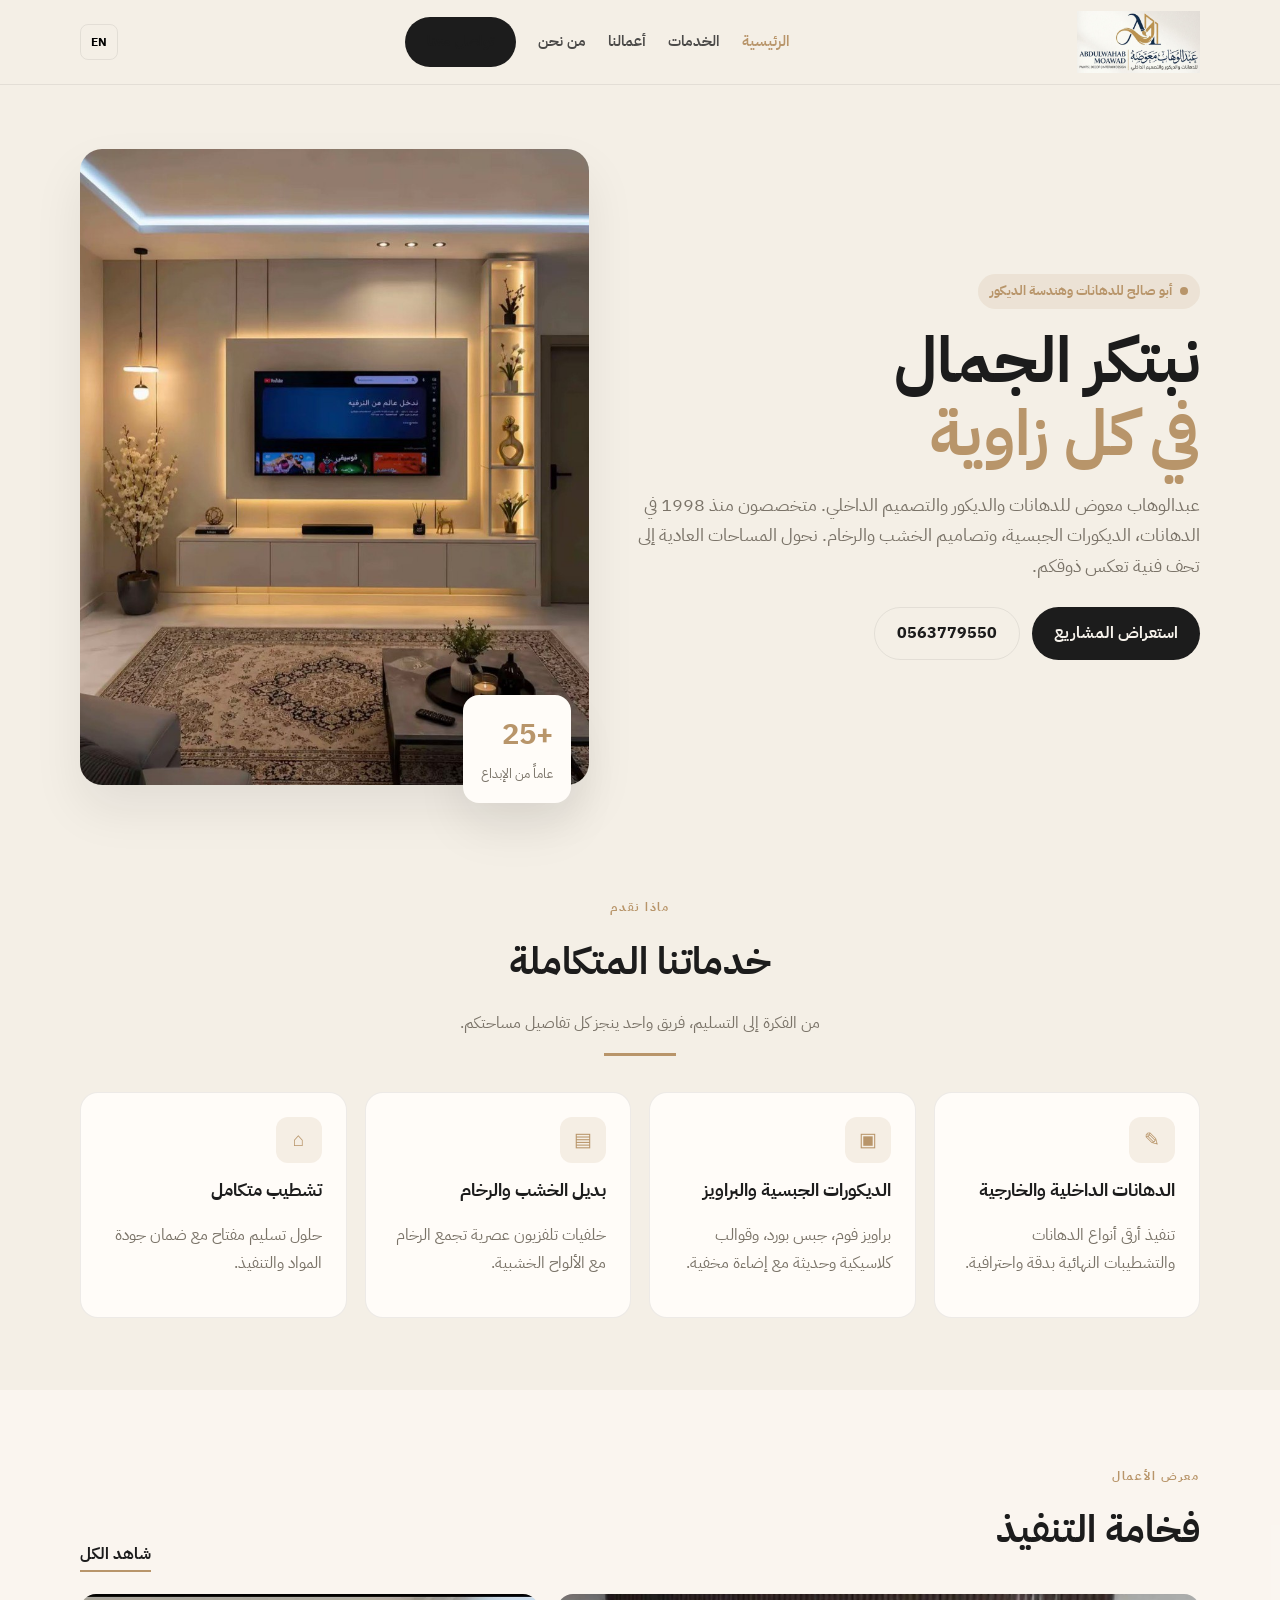
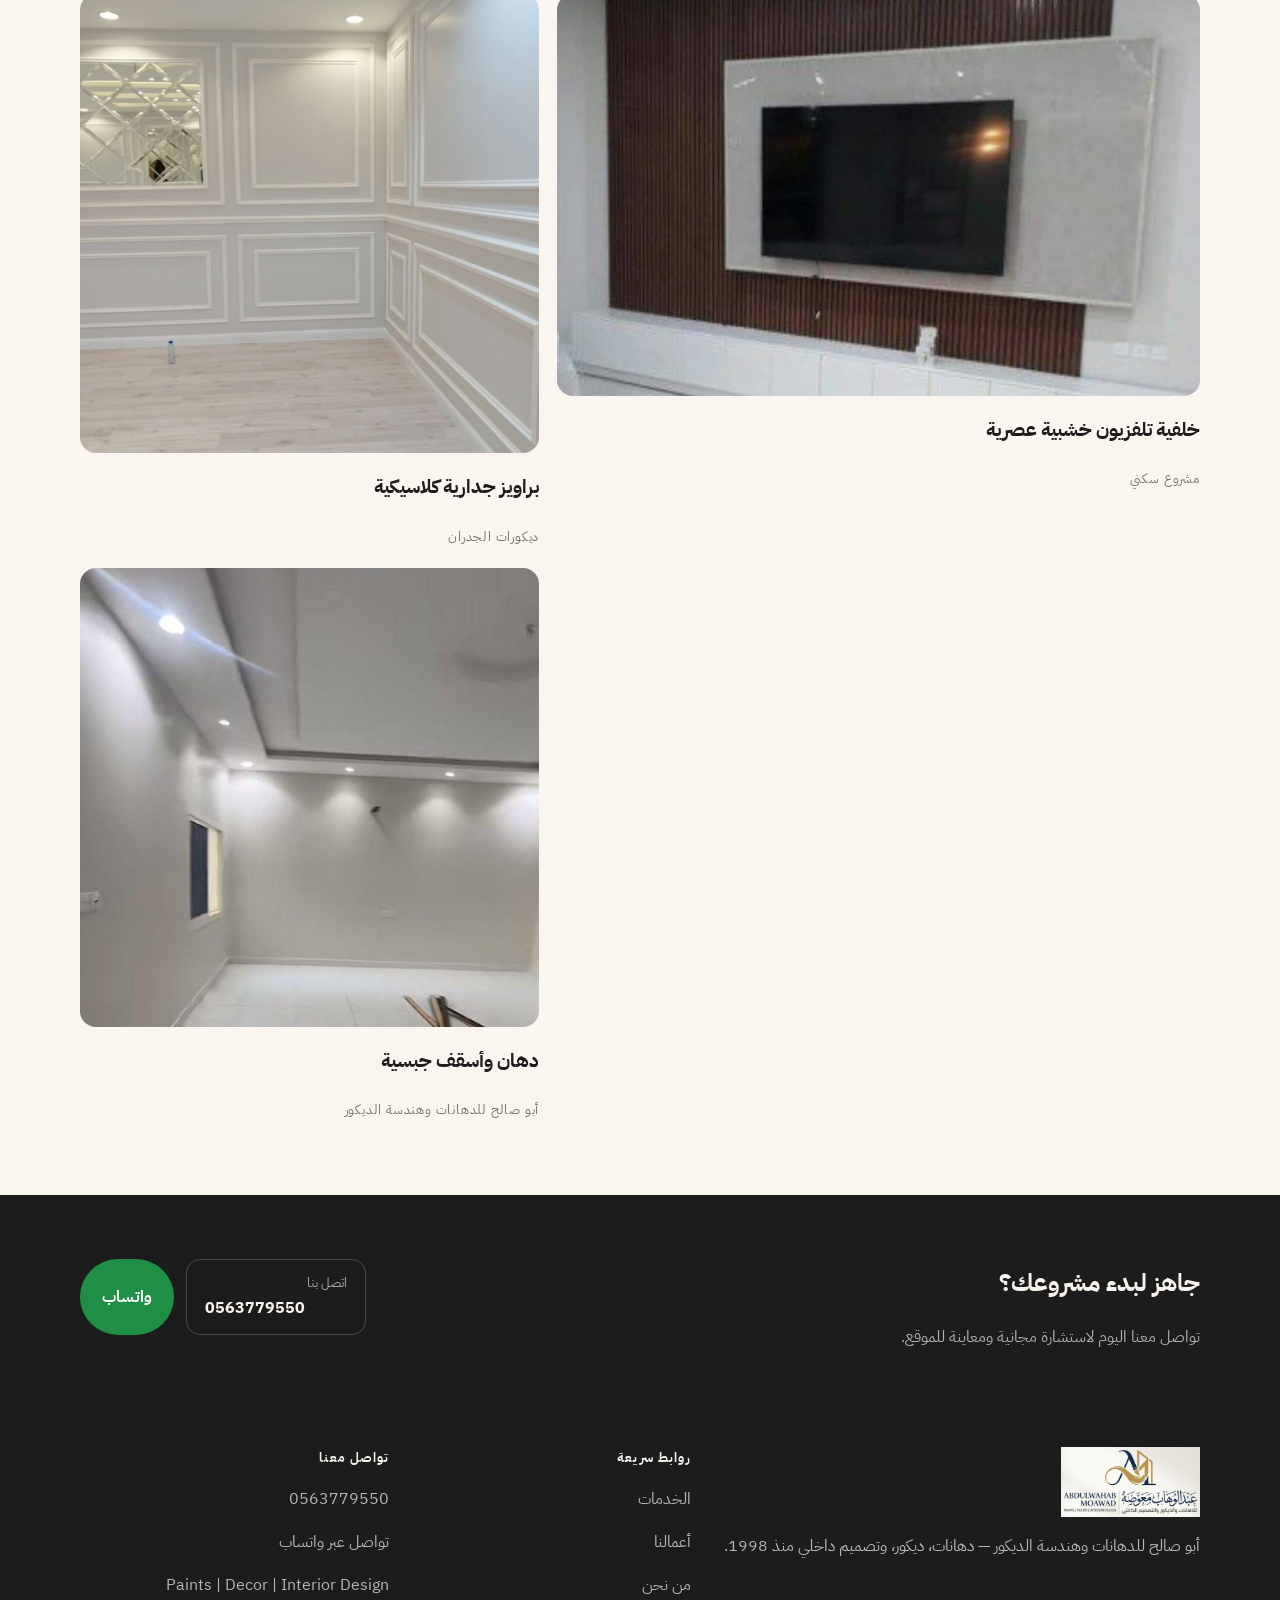
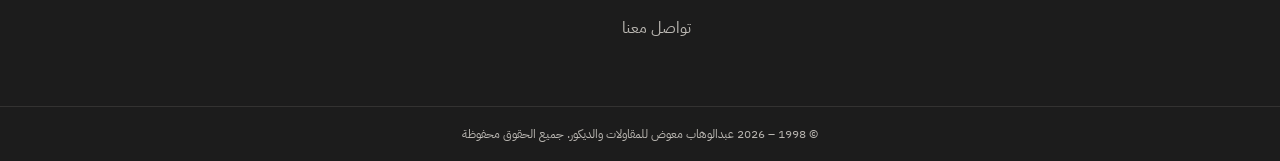
==== index.html @ b15c0090 "Publish the Abdulwahab Moawad site without Lovable branding. Co-authored-by: Cursor <cursoragent@cur" ====
<!DOCTYPE html>
<html lang="ar" dir="rtl">
<head>
  <meta charset="utf-8">
  <meta name="viewport" content="width=device-width, initial-scale=1">
  <title>عبدالوهاب معوض — دهانات وديكور وتصميم داخلي | Abdulwahab Moawad</title>
  <meta name="description" content="أبو صالح للدهانات وهندسة الديكور. دهانات وديكورات جبسية وتصاميم خشب ورخام وتشطيبات متكاملة في المملكة العربية السعودية منذ 1998.">
  <meta property="og:title" content="عبدالوهاب معوض — دهانات وديكور وتصميم داخلي">
  <meta property="og:description" content="Paints | Decor | Interior Design. خبرة منذ 1998.">
  <meta property="og:image" content="images/og.jpg">
  <link rel="icon" href="images/favicon.png">
  <link rel="preconnect" href="https://fonts.googleapis.com">
  <link rel="preconnect" href="https://fonts.gstatic.com" crossorigin>
  <link href="https://fonts.googleapis.com/css2?family=IBM+Plex+Sans+Arabic:wght@400;500;600;700&display=swap" rel="stylesheet">
  <link rel="stylesheet" href="css/site.css">
</head>
<body>
  <header class="nav">
    <div class="wrap nav-inner">
      <a class="brand" href="index.html">
        <img src="images/logo-lockup.png" alt="عبدالوهاب معوض — Paints, Decor, Interior Design">
      </a>
      <nav class="nav-links" data-links>
        <a class="active" href="index.html"><span class="ar">الرئيسية</span><span class="en">Home</span></a>
        <a href="services.html"><span class="ar">الخدمات</span><span class="en">Services</span></a>
        <a href="portfolio.html"><span class="ar">أعمالنا</span><span class="en">Portfolio</span></a>
        <a href="about.html"><span class="ar">من نحن</span><span class="en">About</span></a>
        <a class="btn btn-dark" href="contact.html"><span class="ar">تواصل معنا</span><span class="en">Contact</span></a>
      </nav>
      <div class="nav-actions">
        <button class="lang" type="button" data-lang>EN</button>
        <button class="menu-btn" type="button" data-menu aria-label="Menu">☰</button>
      </div>
    </div>
  </header>

  <main>
    <section class="hero">
      <div class="wrap hero-grid">
        <div>
          <div class="badge"><span class="dot"></span><span class="ar">أبو صالح للدهانات وهندسة الديكور</span><span class="en">Abu Saleh Paints &amp; Decor Engineering</span></div>
          <h1><span class="ar">نبتكر الجمال<br><em>في كل زاوية</em></span><span class="en">We shape beauty<br><em>into every corner</em></span></h1>
          <p class="lead"><span class="ar">عبدالوهاب معوض للدهانات والديكور والتصميم الداخلي. متخصصون منذ 1998 في الدهانات، الديكورات الجبسية، وتصاميم الخشب والرخام. نحول المساحات العادية إلى تحف فنية تعكس ذوقكم.</span><span class="en">Abdulwahab Moawad — Paints, Decor, and Interior Design since 1998. We finish ordinary rooms into crafted spaces: paint, gypsum, wood, and marble.</span></p>
          <div class="cta-row">
            <a class="btn btn-dark" href="portfolio.html"><span class="ar">استعراض المشاريع</span><span class="en">View projects</span></a>
            <a class="btn btn-line" href="tel:+966563779550" dir="ltr">0563779550</a>
          </div>
        </div>
        <div class="hero-visual">
          <img src="images/living-room.jpg" alt="مجلس عصري من تنفيذ عبدالوهاب معوض">
          <div class="stat"><b>+25</b><span class="ar">عاماً من الإبداع</span><span class="en">years of craft</span></div>
        </div>
      </div>
    </section>

    <section class="section">
      <div class="wrap">
        <div class="center">
          <span class="eyebrow"><span class="ar">ماذا نقدم</span><span class="en">What we do</span></span>
          <h2><span class="ar">خدماتنا المتكاملة</span><span class="en">A complete finish</span></h2>
          <p class="muted"><span class="ar">من الفكرة إلى التسليم، فريق واحد ينجز كل تفاصيل مساحتكم.</span><span class="en">One team, from the first idea through handover.</span></p>
          <div class="gold-rule"></div>
        </div>
        <div class="cards">
          <a class="card" href="services.html"><div class="icon">✎</div><h3><span class="ar">الدهانات الداخلية والخارجية</span><span class="en">Interior &amp; exterior paint</span></h3><p><span class="ar">تنفيذ أرقى أنواع الدهانات والتشطيبات النهائية بدقة واحترافية.</span><span class="en">Fine interior and exterior coatings, prepared and finished with care.</span></p></a>
          <a class="card" href="services.html"><div class="icon">▣</div><h3><span class="ar">الديكورات الجبسية والبراويز</span><span class="en">Gypsum &amp; wall frames</span></h3><p><span class="ar">براويز فوم، جبس بورد، وقوالب كلاسيكية وحديثة مع إضاءة مخفية.</span><span class="en">Foam frames, gypsum board, and classic or modern moulding with concealed light.</span></p></a>
          <a class="card" href="services.html"><div class="icon">▤</div><h3><span class="ar">بديل الخشب والرخام</span><span class="en">Wood &amp; marble looks</span></h3><p><span class="ar">خلفيات تلفزيون عصرية تجمع الرخام مع الألواح الخشبية.</span><span class="en">Television walls that combine marble panels with timber slats.</span></p></a>
          <a class="card" href="services.html"><div class="icon">⌂</div><h3><span class="ar">تشطيب متكامل</span><span class="en">Turnkey finishing</span></h3><p><span class="ar">حلول تسليم مفتاح مع ضمان جودة المواد والتنفيذ.</span><span class="en">Full interior handover with a guarantee on materials and workmanship.</span></p></a>
        </div>
      </div>
    </section>

    <section class="section sand">
      <div class="wrap">
        <div class="head-row">
          <div>
            <span class="eyebrow"><span class="ar">معرض الأعمال</span><span class="en">Selected work</span></span>
            <h2><span class="ar">فخامة التنفيذ</span><span class="en">Finished with care</span></h2>
          </div>
          <a class="link-gold" href="portfolio.html"><span class="ar">شاهد الكل</span><span class="en">See all</span></a>
        </div>
        <div class="gallery">
          <div>
            <div class="shot wide"><img src="images/tv-wood.jpg" alt="خلفية تلفزيون خشبية"></div>
            <div class="cap"><h3><span class="ar">خلفية تلفزيون خشبية عصرية</span><span class="en">Contemporary timber TV wall</span></h3><small><span class="ar">مشروع سكني</span><span class="en">Residential</span></small></div>
          </div>
          <div class="stack">
            <div>
              <div class="shot sq"><img src="images/molding.jpg" alt="براويز جدارية"></div>
              <div class="cap"><h3><span class="ar">براويز جدارية كلاسيكية</span><span class="en">Classic wall frames</span></h3><small><span class="ar">ديكورات الجدران</span><span class="en">Wall decor</span></small></div>
            </div>
            <div>
              <div class="shot sq"><img src="images/paint-room.jpg" alt="تشطيب دهان وأسقف"></div>
              <div class="cap"><h3><span class="ar">دهان وأسقف جبسية</span><span class="en">Paint and gypsum ceilings</span></h3><small><span class="ar">أبو صالح للدهانات وهندسة الديكور</span><span class="en">Abu Saleh paints &amp; decor</span></small></div>
            </div>
          </div>
        </div>
      </div>
    </section>

    <section class="band">
      <div class="wrap band-inner">
        <div>
          <h2><span class="ar">جاهز لبدء مشروعك؟</span><span class="en">Ready to start?</span></h2>
          <p><span class="ar">تواصل معنا اليوم لاستشارة مجانية ومعاينة للموقع.</span><span class="en">Call today for a free consultation and a site visit.</span></p>
        </div>
        <div class="band-actions">
          <a class="ghost" href="tel:+966563779550"><small><span class="ar">اتصل بنا</span><span class="en">Call</span></small><strong dir="ltr">0563779550</strong></a>
          <a class="btn btn-wa" href="https://wa.me/966563779550"><span class="ar">واتساب</span><span class="en">WhatsApp</span></a>
        </div>
      </div>
    </section>
  </main>

  <footer>
    <div class="wrap foot">
      <div>
        <img class="foot-brand" src="images/logo-lockup.png" alt="">
        <p><span class="ar">أبو صالح للدهانات وهندسة الديكور — دهانات، ديكور، وتصميم داخلي منذ 1998.</span><span class="en">Abu Saleh Paints &amp; Decor Engineering — paints, decor, and interior design since 1998.</span></p>
      </div>
      <div>
        <h4><span class="ar">روابط سريعة</span><span class="en">Links</span></h4>
        <p><a href="services.html"><span class="ar">الخدمات</span><span class="en">Services</span></a></p>
        <p><a href="portfolio.html"><span class="ar">أعمالنا</span><span class="en">Portfolio</span></a></p>
        <p><a href="about.html"><span class="ar">من نحن</span><span class="en">About</span></a></p>
        <p><a href="contact.html"><span class="ar">تواصل معنا</span><span class="en">Contact</span></a></p>
      </div>
      <div>
        <h4><span class="ar">تواصل معنا</span><span class="en">Contact</span></h4>
        <p><a href="tel:+966563779550" dir="ltr">0563779550</a></p>
        <p><a href="https://wa.me/966563779550"><span class="ar">تواصل عبر واتساب</span><span class="en">WhatsApp</span></a></p>
        <p>Paints | Decor | Interior Design</p>
      </div>
    </div>
    <div class="legal">© 1998 – 2026 <span class="ar">عبدالوهاب معوض للمقاولات والديكور. جميع الحقوق محفوظة</span><span class="en">Abdulwahab Moawad. All rights reserved.</span></div>
  </footer>
  <script src="js/site.js"></script>
</body>
</html>
---- css/site.css ----
:root {
  --bg: #f4efe6;
  --card: #fffcf8;
  --ink: #1c1c1c;
  --muted: #7a7368;
  --gold: #b8956a;
  --gold-soft: rgba(184, 149, 106, 0.14);
  --line: rgba(28, 28, 28, 0.08);
  --whatsapp: #1f8f45;
  --shadow: 0 24px 50px rgba(28, 28, 28, 0.08);
  --radius: 18px;
  --max: 1120px;
  --font: "IBM Plex Sans Arabic", "Segoe UI", sans-serif;
}

* { box-sizing: border-box; }
html { scroll-behavior: smooth; }
body {
  margin: 0;
  font-family: var(--font);
  background: var(--bg);
  color: var(--ink);
  line-height: 1.7;
}
img { max-width: 100%; display: block; }
a { color: inherit; text-decoration: none; }
button, input, textarea { font: inherit; }

html[lang="ar"] .en { display: none; }
html[lang="en"] .ar { display: none; }
html[lang="en"] body { font-family: "IBM Plex Sans Arabic", "Segoe UI", sans-serif; }

.wrap { width: min(var(--max), calc(100% - 40px)); margin-inline: auto; }
.eyebrow {
  color: var(--gold);
  font-size: 0.78rem;
  font-weight: 700;
  letter-spacing: 0.14em;
  text-transform: uppercase;
}

.nav {
  position: sticky;
  top: 0;
  z-index: 20;
  background: rgba(244, 239, 230, 0.9);
  backdrop-filter: blur(14px);
  border-bottom: 1px solid var(--line);
}
.nav-inner {
  height: 84px;
  display: flex;
  align-items: center;
  justify-content: space-between;
  gap: 16px;
}
.brand { display: flex; align-items: center; gap: 12px; min-width: 0; }
.brand img { height: 62px; width: auto; }
.brand-text { display: flex; flex-direction: column; line-height: 1.2; }
.brand-text strong { font-size: 1.02rem; }
.brand-text span { color: var(--gold); font-size: 0.68rem; letter-spacing: 0.08em; font-weight: 600; }
.nav-links { display: flex; align-items: center; gap: 22px; }
.nav-links a { font-size: 0.95rem; font-weight: 600; color: rgba(28, 28, 28, 0.78); }
.nav-links a.active, .nav-links a:hover { color: var(--gold); }
.nav-actions { display: flex; align-items: center; gap: 10px; }
.lang, .menu-btn {
  border: 1px solid var(--line);
  background: transparent;
  border-radius: 8px;
  padding: 6px 10px;
  cursor: pointer;
  font-weight: 700;
  font-size: 0.78rem;
}
.menu-btn { display: none; }
.btn {
  display: inline-flex;
  align-items: center;
  justify-content: center;
  gap: 8px;
  border-radius: 999px;
  padding: 12px 22px;
  font-weight: 700;
  border: 0;
  cursor: pointer;
}
.btn-dark { background: var(--ink); color: #f7f3ec; }
.btn-dark:hover { background: var(--gold); color: var(--ink); }
.btn-line { background: transparent; border: 1.5px solid var(--line); color: var(--ink); }
.btn-line:hover { background: var(--ink); color: #f7f3ec; }
.btn-wa { background: var(--whatsapp); color: white; }

.hero { padding: 64px 0 36px; }
.hero-grid, .split { display: grid; grid-template-columns: 1.05fr 0.95fr; gap: 48px; align-items: center; }
.badge {
  display: inline-flex;
  align-items: center;
  gap: 8px;
  background: var(--gold-soft);
  color: var(--gold);
  border-radius: 999px;
  padding: 6px 12px;
  font-size: 0.82rem;
  font-weight: 700;
}
.dot { width: 8px; height: 8px; border-radius: 50%; background: var(--gold); }
h1 { font-size: clamp(2.4rem, 5vw, 4.4rem); line-height: 1.15; margin: 16px 0; }
h1 em { font-style: normal; color: var(--gold); }
.lead { font-size: 1.12rem; color: var(--muted); max-width: 38rem; }
.cta-row { display: flex; flex-wrap: wrap; gap: 12px; margin-top: 26px; }
.hero-visual { position: relative; }
.hero-visual img, .frame img {
  width: 100%;
  height: 100%;
  object-fit: cover;
  border-radius: 22px;
}
.hero-visual img { aspect-ratio: 4/5; box-shadow: var(--shadow); }
.stat {
  position: absolute;
  inset-inline-start: 18px;
  bottom: -18px;
  background: var(--card);
  border-radius: 16px;
  padding: 16px 18px;
  box-shadow: var(--shadow);
}
.stat b { display: block; color: var(--gold); font-size: 1.8rem; }
.stat span { color: var(--muted); font-size: 0.82rem; }

.section { padding: 72px 0; }
.section h2 { font-size: clamp(1.8rem, 3vw, 2.6rem); margin: 8px 0 10px; }
.center { text-align: center; }
.center p { margin-inline: auto; }
.gold-rule { width: 72px; height: 3px; background: var(--gold); margin: 16px auto 0; }
.cards { display: grid; grid-template-columns: repeat(4, 1fr); gap: 18px; margin-top: 36px; }
.card, .value {
  background: var(--card);
  border: 1px solid var(--line);
  border-radius: var(--radius);
  padding: 24px;
}
.card:hover { border-color: rgba(184, 149, 106, 0.55); }
.card h3, .value h3 { margin: 12px 0 8px; font-size: 1.15rem; }
.card p, .value p, .muted { color: var(--muted); }
.icon {
  width: 46px; height: 46px; border-radius: 12px;
  display: grid; place-items: center;
  background: var(--gold-soft); color: var(--gold); font-size: 1.2rem;
}

.sand { background: rgba(255, 252, 248, 0.55); }
.head-row { display: flex; justify-content: space-between; align-items: flex-end; gap: 16px; margin-bottom: 22px; }
.link-gold { font-weight: 800; border-bottom: 2px solid var(--gold); padding-bottom: 2px; }
.gallery { display: grid; grid-template-columns: 1.4fr 1fr; gap: 18px; }
.stack { display: grid; gap: 18px; }
.shot { overflow: hidden; border-radius: 16px; background: #ddd; }
.shot img { width: 100%; height: 100%; object-fit: cover; transition: transform 0.6s ease; }
.shot:hover img { transform: scale(1.03); }
.wide img { aspect-ratio: 16/10; }
.sq img { aspect-ratio: 1; }
.cap { margin-top: 10px; }
.cap small { color: var(--muted); letter-spacing: 0.06em; }

.band {
  background: var(--ink);
  color: #f7f3ec;
  padding: 48px 0;
}
.band-inner { display: flex; justify-content: space-between; align-items: center; gap: 24px; }
.band p { color: rgba(247, 243, 236, 0.68); margin: 6px 0 0; }
.band-actions { display: flex; gap: 12px; flex-wrap: wrap; }
.ghost {
  border: 1px solid rgba(247, 243, 236, 0.22);
  color: #f7f3ec;
  border-radius: 14px;
  padding: 12px 18px;
  display: flex;
  flex-direction: column;
  min-width: 180px;
}
.ghost small { opacity: 0.65; }
.page-hero { padding: 48px 0 10px; }
.page-hero h1 { font-size: clamp(2rem, 4vw, 3.4rem); }
.list { margin: 12px 0 0; padding: 0 1.1rem; color: var(--muted); }
.services-list { display: grid; gap: 22px; }
.service-block {
  display: grid;
  grid-template-columns: 180px 1fr;
  gap: 22px;
  background: var(--card);
  border-radius: 20px;
  overflow: hidden;
  border: 1px solid var(--line);
}
.service-block img { width: 100%; height: 100%; object-fit: cover; min-height: 180px; }
.service-copy { padding: 22px 22px 22px 0; }
html[dir="ltr"] .service-copy { padding: 22px 0 22px 22px; }
.mosaic { display: grid; grid-template-columns: repeat(3, 1fr); gap: 18px; }
.stats { display: grid; grid-template-columns: repeat(3, 1fr); gap: 14px; margin-top: 22px; }
.stat-box { background: var(--card); border-radius: 16px; padding: 18px; border: 1px solid var(--line); }
.stat-box b { display: block; font-size: 1.7rem; color: var(--gold); }
.values { display: grid; grid-template-columns: repeat(4, 1fr); gap: 14px; }
.contact-grid { display: grid; grid-template-columns: 0.9fr 1.1fr; gap: 28px; }
.contact-card, form {
  background: var(--card);
  border: 1px solid var(--line);
  border-radius: 20px;
  padding: 24px;
}
label { display: block; font-weight: 700; margin: 12px 0 6px; }
input, textarea {
  width: 100%;
  border: 1px solid var(--line);
  background: #fff;
  border-radius: 12px;
  padding: 12px 14px;
}
textarea { min-height: 120px; resize: vertical; }
.logo-panel {
  background: var(--card);
  border-radius: 22px;
  padding: 18px;
  border: 1px solid var(--line);
}
.logo-panel img { width: 100%; height: auto; }

footer { background: var(--ink); color: rgba(247, 243, 236, 0.72); }
.foot { display: grid; grid-template-columns: 1.4fr 0.8fr 0.9fr; gap: 28px; padding: 48px 0; }
footer a:hover { color: var(--gold); }
footer h4 { color: #f7f3ec; margin: 0 0 12px; letter-spacing: 0.08em; font-size: 0.82rem; }
.legal { border-top: 1px solid rgba(247, 243, 236, 0.1); text-align: center; padding: 16px; font-size: 0.78rem; }
.foot-brand { height: 70px; width: auto; margin-bottom: 10px; }

@media (max-width: 900px) {
  .hero-grid, .split, .gallery, .contact-grid, .service-block, .foot { grid-template-columns: 1fr; }
  .cards, .values, .mosaic, .stats { grid-template-columns: 1fr 1fr; }
  .service-copy, html[dir="ltr"] .service-copy { padding: 8px 18px 20px; }
  .band-inner, .head-row { flex-direction: column; align-items: flex-start; }
  .menu-btn { display: inline-flex; }
  .nav-links {
    display: none;
    position: absolute;
    inset-inline: 0;
    top: 84px;
    background: var(--bg);
    border-bottom: 1px solid var(--line);
    flex-direction: column;
    align-items: flex-start;
    padding: 12px 20px 18px;
  }
  .nav-links.open { display: flex; }
  .brand-text { display: none; }
}
@media (max-width: 640px) {
  .cards, .values, .mosaic, .stats { grid-template-columns: 1fr; }
  .stat { display: none; }
  .brand img { height: 52px; }
}
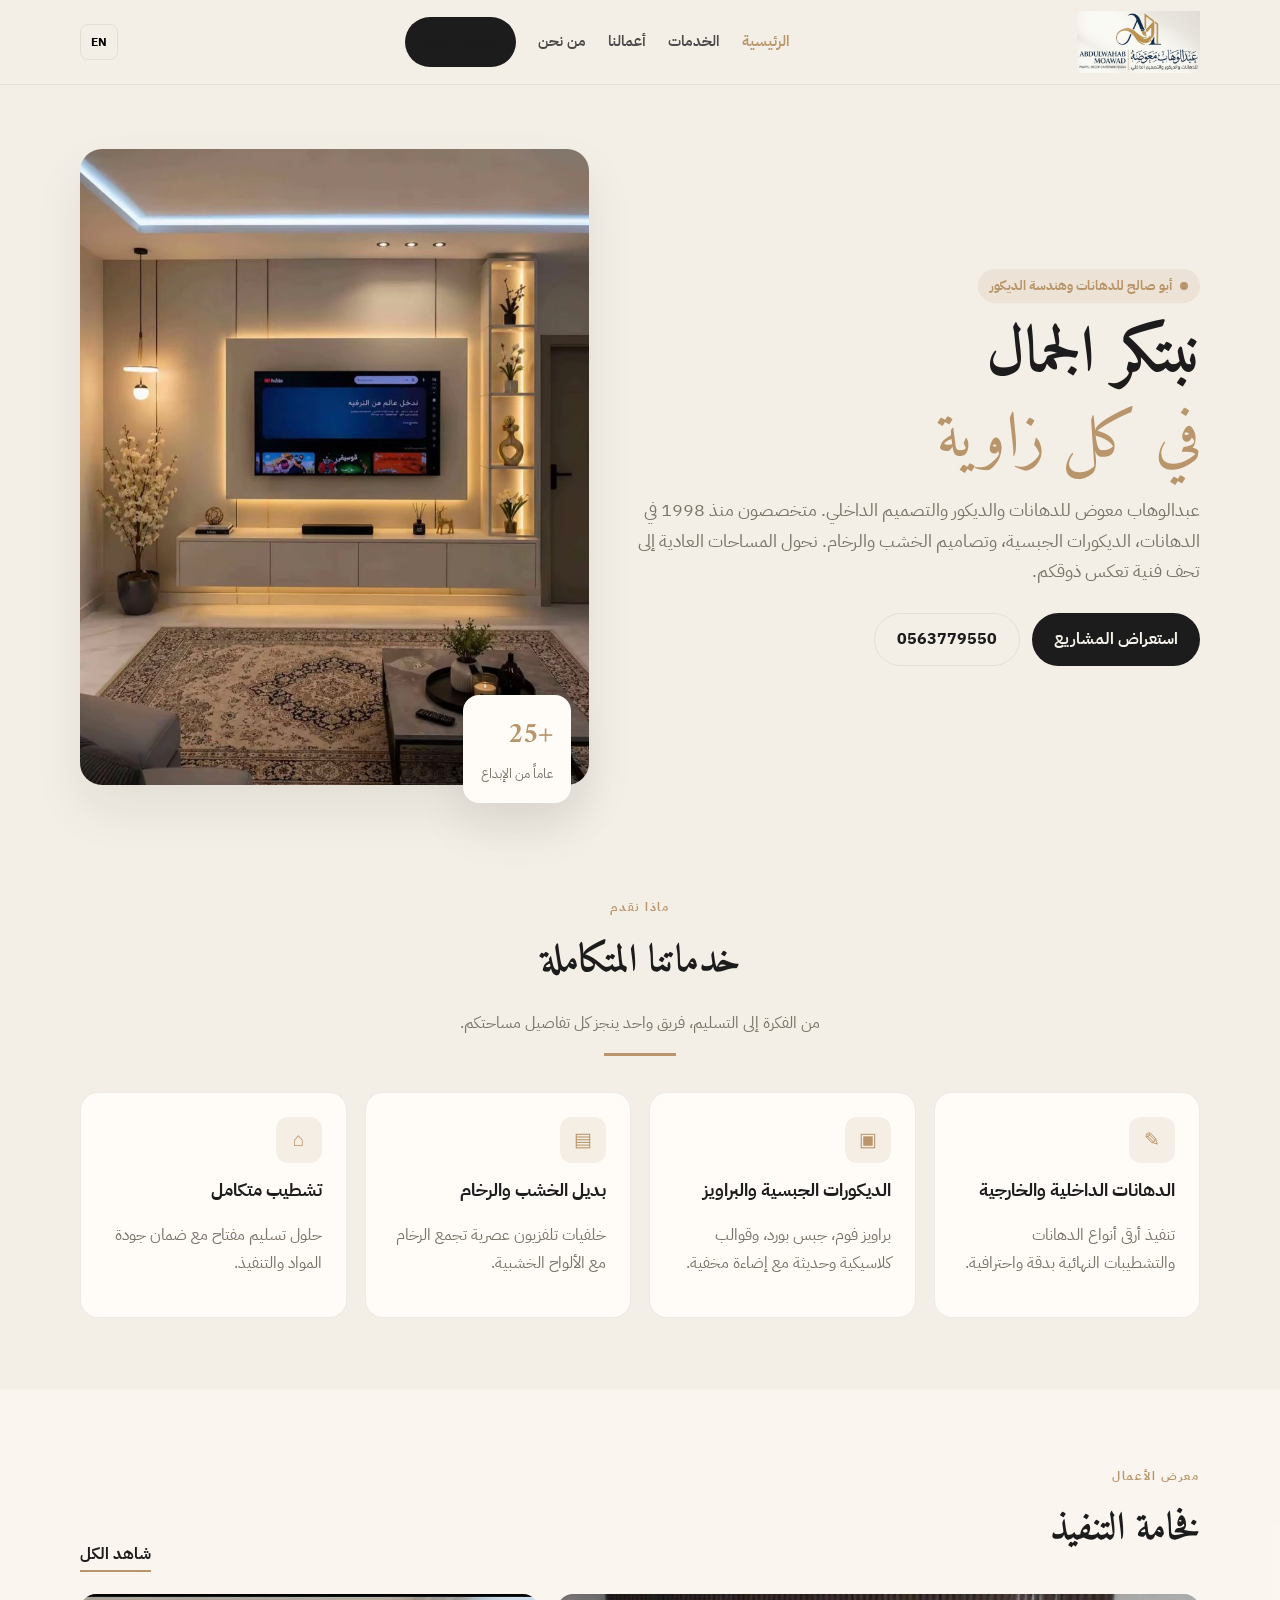
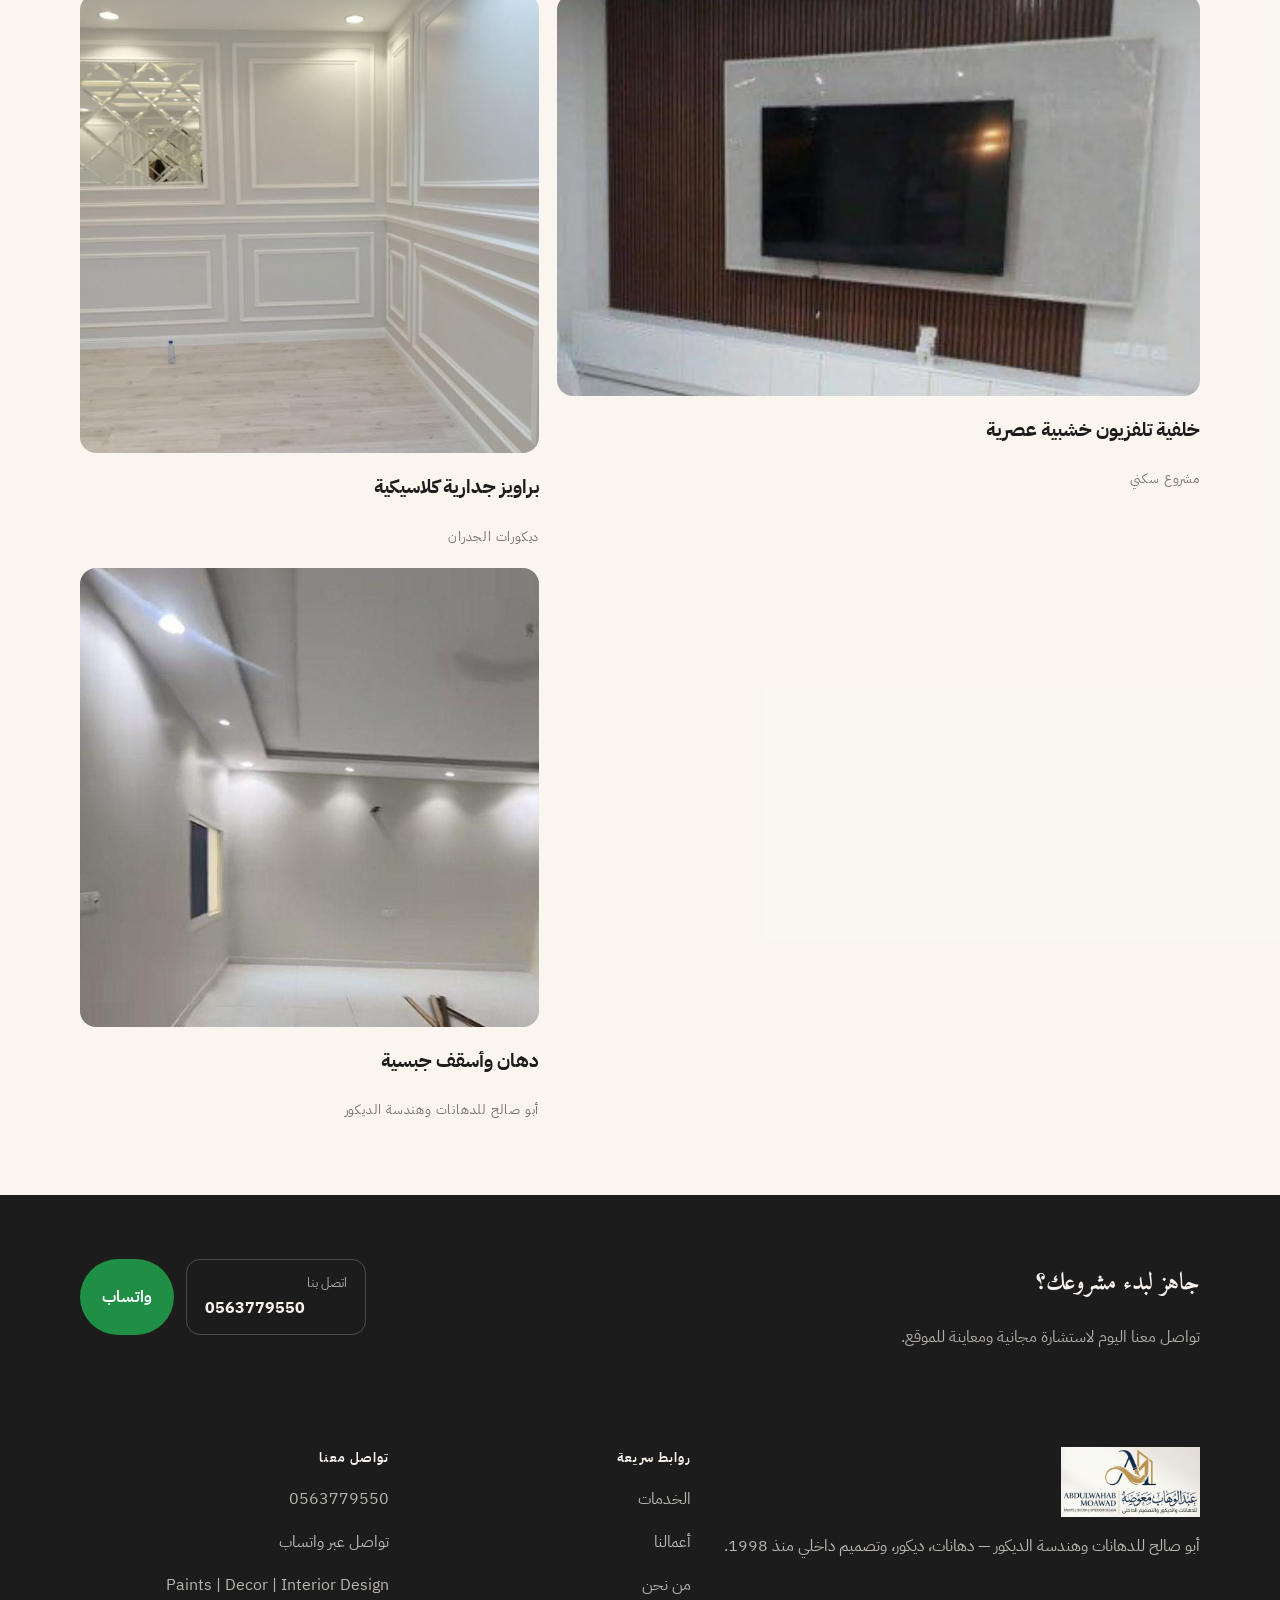
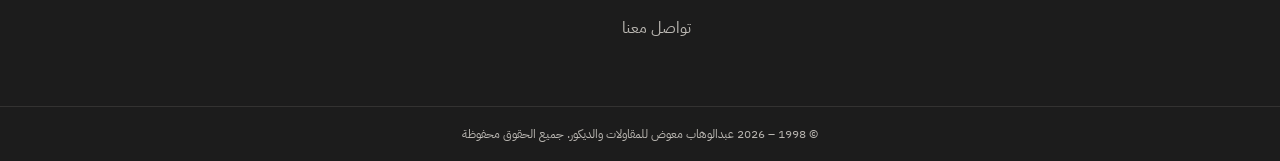
==== commit f8bff4cb: "Refine typography and add a falling petal animation. Co-authored-by: Cursor <cursoragent@cursor.com>" ====
--- a/index.html
+++ b/index.html
@@ -11,7 +11,7 @@
   <link rel="icon" href="images/favicon.png">
   <link rel="preconnect" href="https://fonts.googleapis.com">
   <link rel="preconnect" href="https://fonts.gstatic.com" crossorigin>
-  <link href="https://fonts.googleapis.com/css2?family=IBM+Plex+Sans+Arabic:wght@400;500;600;700&display=swap" rel="stylesheet">
+  <link href="https://fonts.googleapis.com/css2?family=Amiri:wght@400;700&family=IBM+Plex+Sans+Arabic:wght@400;500;600;700&family=Playfair+Display:ital,wght@0,500;0,600;1,500&display=swap" rel="stylesheet">
   <link rel="stylesheet" href="css/site.css">
 </head>
 <body>
--- a/css/site.css
+++ b/css/site.css
@@ -11,6 +11,8 @@
   --radius: 18px;
   --max: 1120px;
   --font: "IBM Plex Sans Arabic", "Segoe UI", sans-serif;
+  --display: "Amiri", "Playfair Display", serif;
+  --display-en: "Playfair Display", "Amiri", serif;
 }
 
 * { box-sizing: border-box; }
@@ -28,7 +30,19 @@
 
 html[lang="ar"] .en { display: none; }
 html[lang="en"] .ar { display: none; }
-html[lang="en"] body { font-family: "IBM Plex Sans Arabic", "Segoe UI", sans-serif; }
+html[lang="en"] body { font-family: var(--font); }
+h1, h2, .stat b, .stat-box b {
+  font-family: var(--display);
+  font-weight: 700;
+  letter-spacing: 0;
+}
+html[lang="en"] h1,
+html[lang="en"] h2,
+html[lang="en"] .stat b {
+  font-family: var(--display-en);
+  font-weight: 500;
+}
+h1 em { font-family: var(--display-en); font-style: italic; font-weight: 500; }
 
 .wrap { width: min(var(--max), calc(100% - 40px)); margin-inline: auto; }
 .eyebrow {
@@ -257,3 +271,42 @@
   .stat { display: none; }
   .brand img { height: 52px; }
 }
+
+.card, .shot, .value, .service-block {
+  transition: transform 0.35s ease, border-color 0.35s ease, box-shadow 0.35s ease;
+}
+.card:hover, .value:hover, .service-block:hover {
+  transform: translateY(-4px);
+  box-shadow: var(--shadow);
+}
+.hero-visual img { animation: floaty 7s ease-in-out infinite; }
+@keyframes floaty {
+  0%, 100% { transform: translateY(0); }
+  50% { transform: translateY(-8px); }
+}
+
+.petals {
+  position: fixed;
+  inset: 0;
+  pointer-events: none;
+  z-index: 15;
+  overflow: hidden;
+}
+.petal {
+  position: absolute;
+  top: -48px;
+  left: var(--x);
+  width: var(--s);
+  height: var(--s);
+  opacity: 0.8;
+  animation: fall var(--dur) linear var(--delay) infinite;
+}
+.petal svg { width: 100%; height: 100%; display: block; }
+@keyframes fall {
+  0% { transform: translate3d(0, -12vh, 0) rotate(0deg); }
+  100% { transform: translate3d(var(--drift), 112vh, 0) rotate(var(--spin)); }
+}
+@media (prefers-reduced-motion: reduce) {
+  .petals, .hero-visual img { animation: none; display: none; }
+  .hero-visual img { display: block; }
+}
